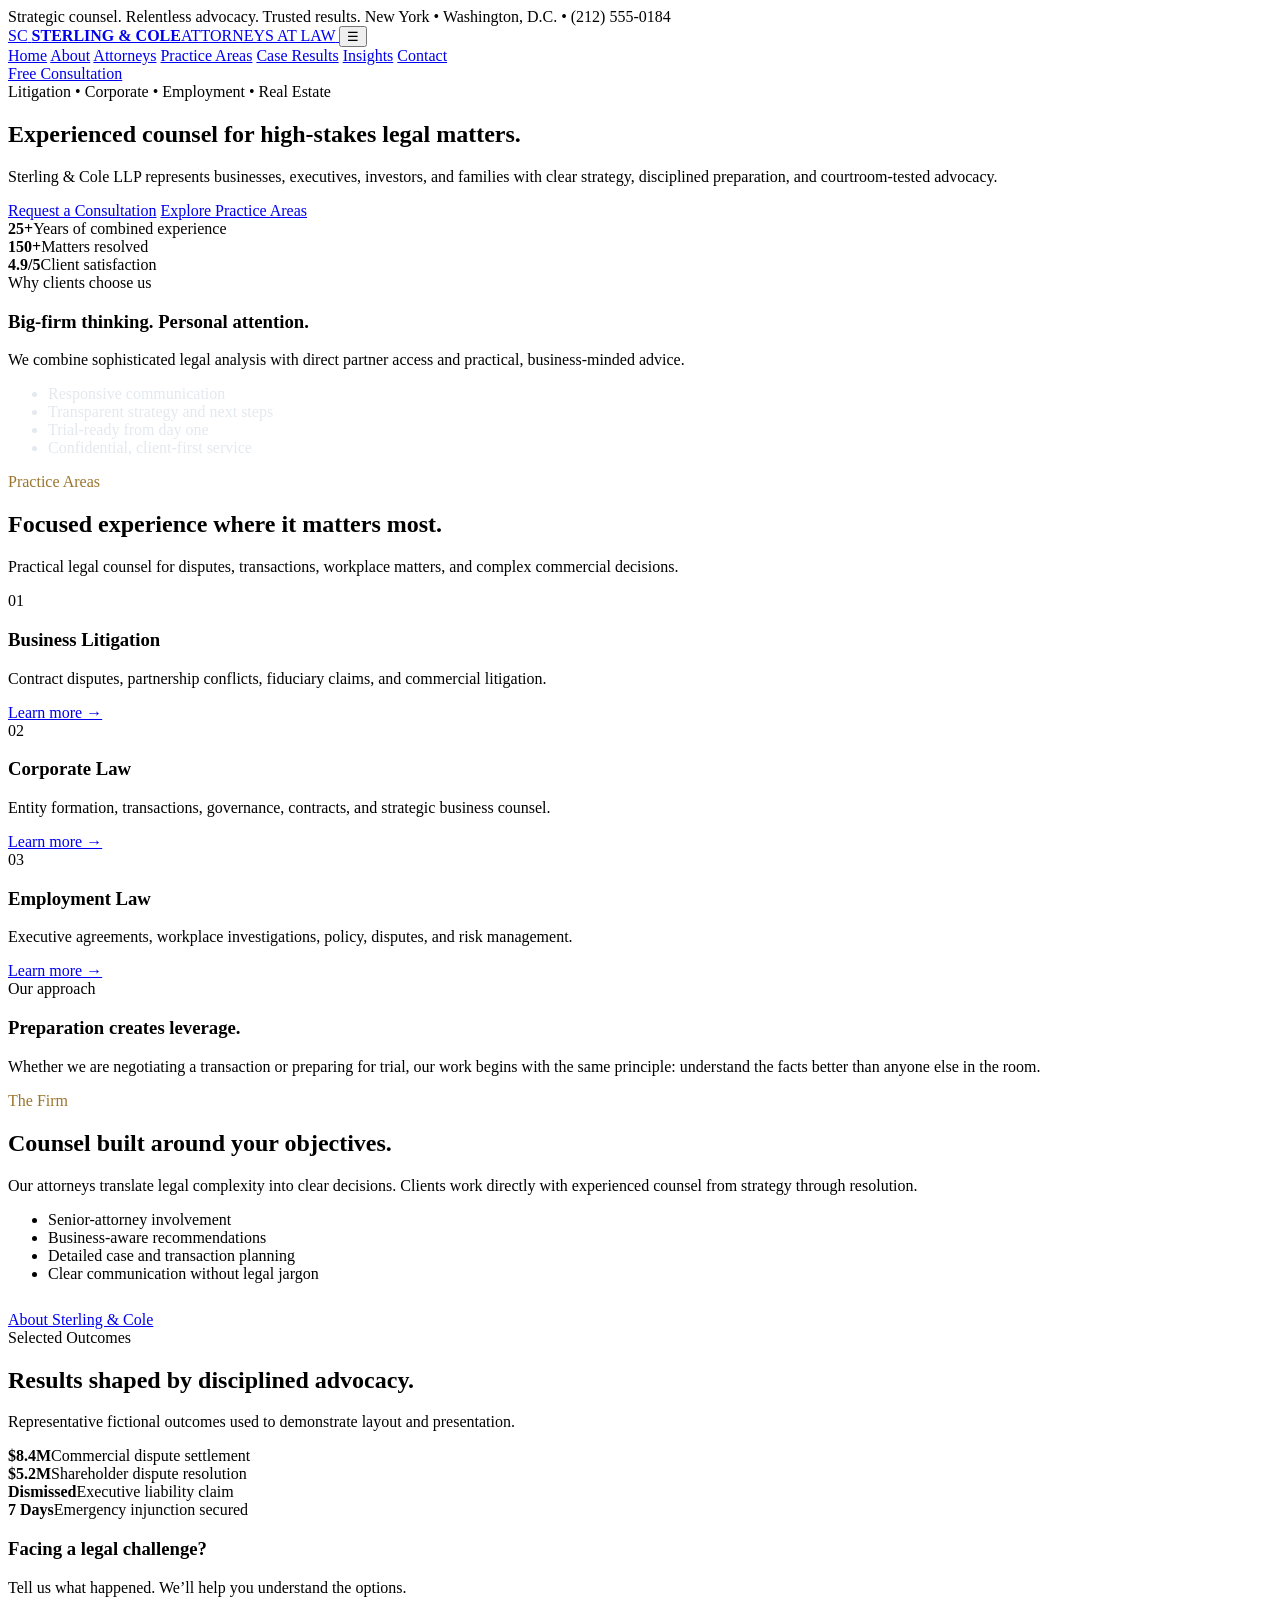
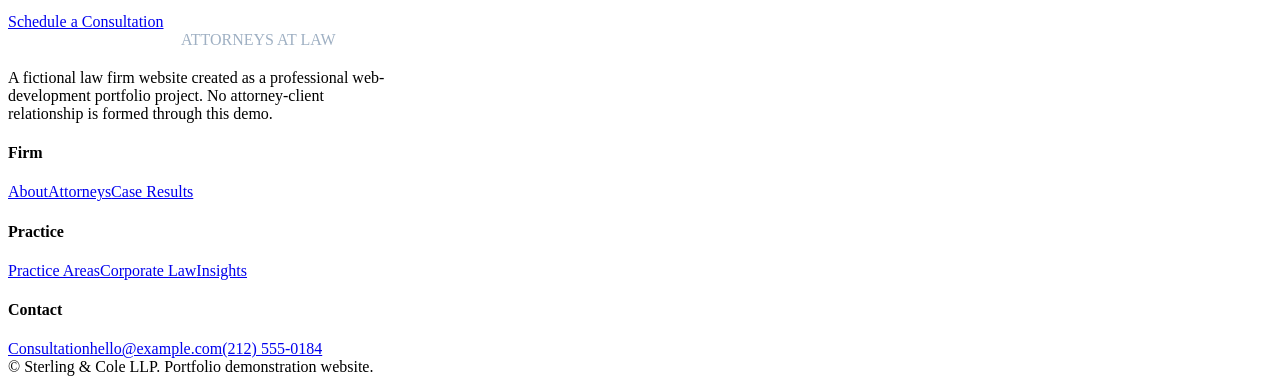
==== index.html @ fb7c3ca8 "Add files via upload" ====
<!DOCTYPE html>
<html lang="en">
<head>
<meta charset="UTF-8">
<meta name="viewport" content="width=device-width, initial-scale=1.0">
<title>Home | Sterling & Cole LLP</title>
<meta name="description" content="Sterling & Cole LLP fictional law firm portfolio website.">
<link rel="stylesheet" href="css/style.css">
</head>
<body>

<div class="topbar">
  <div class="container">
    <span>Strategic counsel. Relentless advocacy. Trusted results.</span>
    <span>New York • Washington, D.C. • (212) 555-0184</span>
  </div>
</div>
<header class="header">
  <div class="container nav">
    <a class="brand" href="index.html" aria-label="Sterling & Cole LLP home">
      <span class="brand-mark">SC</span>
      <span class="brand-text"><strong>STERLING & COLE</strong><span>ATTORNEYS AT LAW</span></span>
    </a>
    <button class="menu-toggle" aria-label="Open menu">☰</button>
    <nav class="nav-links">
      <a href="index.html">Home</a>
      <a href="about.html">About</a>
      <a href="attorneys.html">Attorneys</a>
      <a href="practice-areas.html">Practice Areas</a>
      <a href="case-results.html">Case Results</a>
      <a href="blog.html">Insights</a>
      <a href="contact.html">Contact</a>
    </nav>
    <div class="nav-actions"><a class="btn btn-primary" href="contact.html">Free Consultation</a></div>
  </div>
</header>


<main>
<section class="hero">
  <div class="container hero-grid">
    <div>
      <div class="eyebrow">Litigation • Corporate • Employment • Real Estate</div>
      <h1>Experienced counsel for high-stakes legal matters.</h1>
      <p>Sterling & Cole LLP represents businesses, executives, investors, and families with clear strategy, disciplined preparation, and courtroom-tested advocacy.</p>
      <div class="hero-actions">
        <a class="btn btn-primary" href="contact.html">Request a Consultation</a>
        <a class="btn btn-outline" href="practice-areas.html">Explore Practice Areas</a>
      </div>
      <div class="trust-row">
        <div class="trust-item"><strong>25+</strong><span>Years of combined experience</span></div>
        <div class="trust-item"><strong>150+</strong><span>Matters resolved</span></div>
        <div class="trust-item"><strong>4.9/5</strong><span>Client satisfaction</span></div>
      </div>
    </div>
    <aside class="hero-card">
      <div class="eyebrow">Why clients choose us</div>
      <h3>Big-firm thinking. Personal attention.</h3>
      <p>We combine sophisticated legal analysis with direct partner access and practical, business-minded advice.</p>
      <ul class="checks" style="color:#e3e9ef">
        <li>Responsive communication</li><li>Transparent strategy and next steps</li><li>Trial-ready from day one</li><li>Confidential, client-first service</li>
      </ul>
    </aside>
  </div>
</section>

<section class="section">
  <div class="container">
    <div class="section-heading"><div class="eyebrow" style="color:#9b752c">Practice Areas</div><h2>Focused experience where it matters most.</h2><p>Practical legal counsel for disputes, transactions, workplace matters, and complex commercial decisions.</p></div>
    <div class="grid-3">
      <article class="card"><div class="icon-badge">01</div><h3>Business Litigation</h3><p>Contract disputes, partnership conflicts, fiduciary claims, and commercial litigation.</p><a class="link-arrow" href="practice-areas.html">Learn more →</a></article>
      <article class="card"><div class="icon-badge">02</div><h3>Corporate Law</h3><p>Entity formation, transactions, governance, contracts, and strategic business counsel.</p><a class="link-arrow" href="corporate-law.html">Learn more →</a></article>
      <article class="card"><div class="icon-badge">03</div><h3>Employment Law</h3><p>Executive agreements, workplace investigations, policy, disputes, and risk management.</p><a class="link-arrow" href="practice-areas.html">Learn more →</a></article>
    </div>
  </div>
</section>

<section class="section section-soft">
  <div class="container split">
    <div class="feature-box">
      <div class="mini">Our approach</div><h3>Preparation creates leverage.</h3>
      <p>Whether we are negotiating a transaction or preparing for trial, our work begins with the same principle: understand the facts better than anyone else in the room.</p>
    </div>
    <div>
      <div class="section-heading"><div class="eyebrow" style="color:#9b752c">The Firm</div><h2>Counsel built around your objectives.</h2><p>Our attorneys translate legal complexity into clear decisions. Clients work directly with experienced counsel from strategy through resolution.</p></div>
      <ul class="checks"><li>Senior-attorney involvement</li><li>Business-aware recommendations</li><li>Detailed case and transaction planning</li><li>Clear communication without legal jargon</li></ul>
      <div style="margin-top:28px"><a class="btn btn-navy" href="about.html">About Sterling & Cole</a></div>
    </div>
  </div>
</section>

<section class="section section-dark">
  <div class="container">
    <div class="section-heading"><div class="eyebrow">Selected Outcomes</div><h2>Results shaped by disciplined advocacy.</h2><p>Representative fictional outcomes used to demonstrate layout and presentation.</p></div>
    <div class="stats">
      <div class="stat"><strong>$8.4M</strong><span>Commercial dispute settlement</span></div>
      <div class="stat"><strong>$5.2M</strong><span>Shareholder dispute resolution</span></div>
      <div class="stat"><strong>Dismissed</strong><span>Executive liability claim</span></div>
      <div class="stat"><strong>7 Days</strong><span>Emergency injunction secured</span></div>
    </div>
    <div class="cta"><div><h3>Facing a legal challenge?</h3><p>Tell us what happened. We’ll help you understand the options.</p></div><a class="btn btn-primary" href="contact.html">Schedule a Consultation</a></div>
  </div>
</section>
</main>


<footer class="footer">
  <div class="container">
    <div class="footer-grid">
      <div>
        <a class="brand" href="index.html" style="color:white">
          <span class="brand-mark">SC</span>
          <span class="brand-text"><strong>STERLING & COLE</strong><span style="color:#9fb0c3">ATTORNEYS AT LAW</span></span>
        </a>
        <p style="max-width:390px;margin-top:20px">A fictional law firm website created as a professional web-development portfolio project. No attorney-client relationship is formed through this demo.</p>
      </div>
      <div><h4>Firm</h4><a href="about.html">About</a><a href="attorneys.html">Attorneys</a><a href="case-results.html">Case Results</a></div>
      <div><h4>Practice</h4><a href="practice-areas.html">Practice Areas</a><a href="corporate-law.html">Corporate Law</a><a href="blog.html">Insights</a></div>
      <div><h4>Contact</h4><a href="contact.html">Consultation</a><a href="mailto:hello@example.com">hello@example.com</a><a href="tel:+12125550184">(212) 555-0184</a></div>
    </div>
    <div class="footer-bottom">© <span data-year></span> Sterling & Cole LLP. Portfolio demonstration website.</div>
  </div>
</footer>
<script src="js/main.js"></script>

</body>
</html>
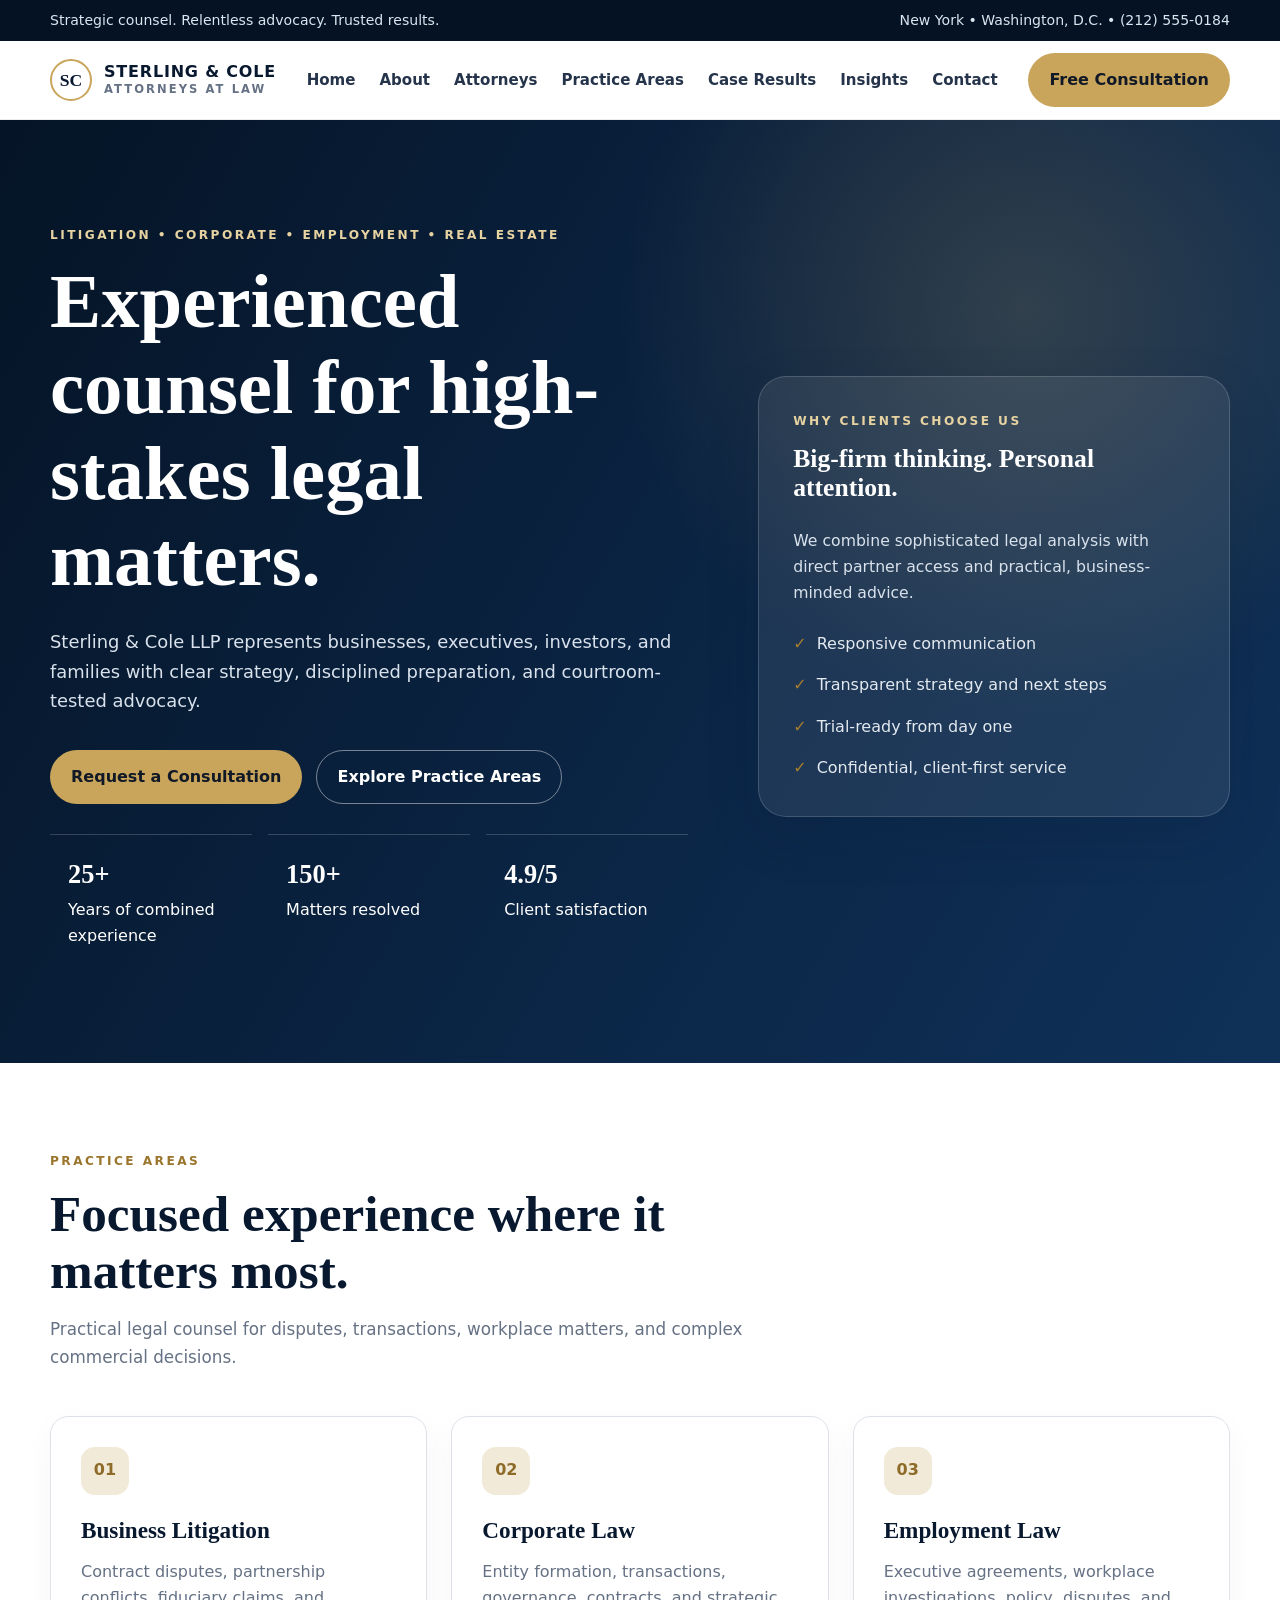
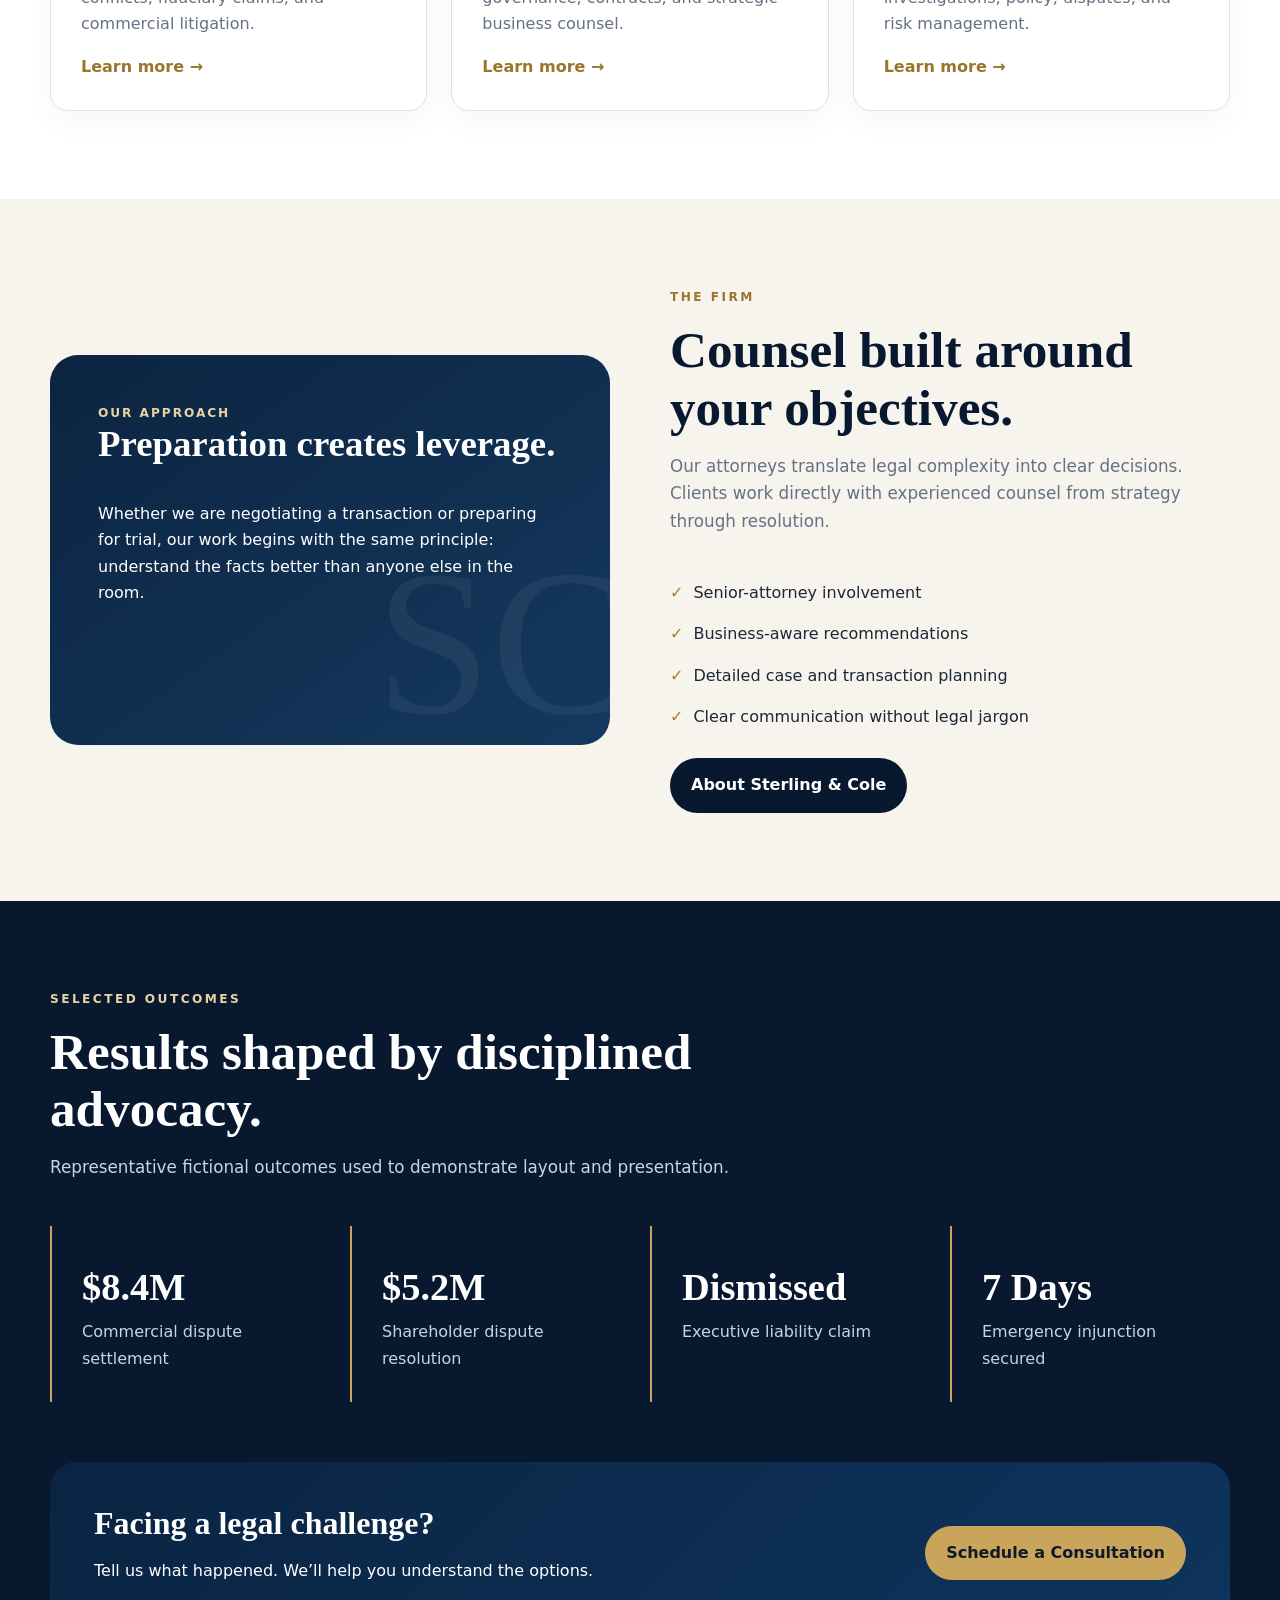
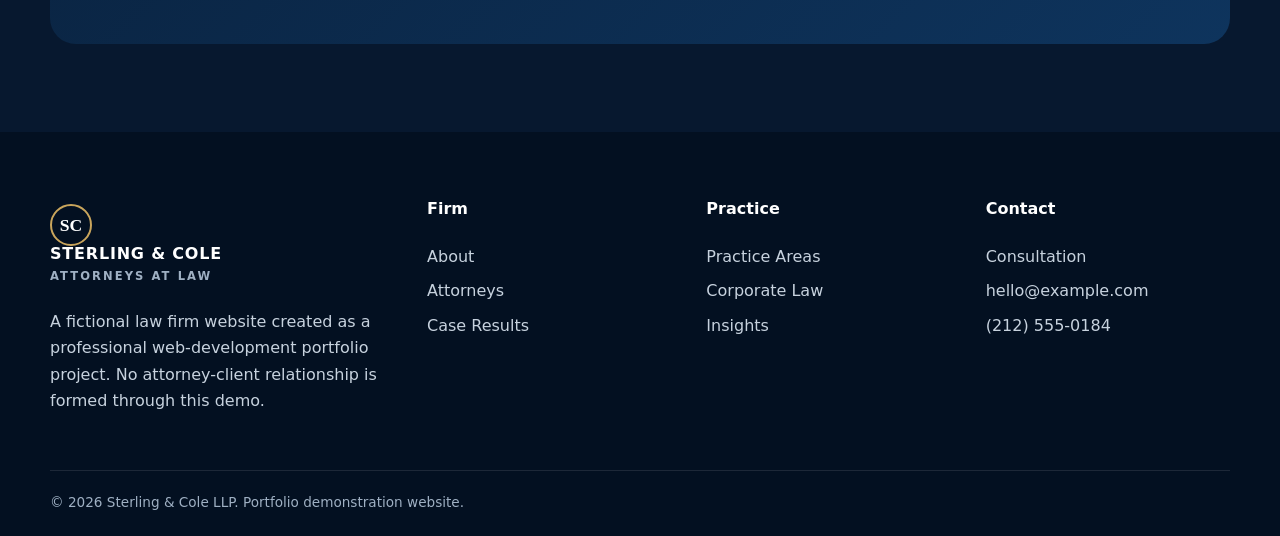
==== commit 1a97ecdf: "Update index.html" ====
--- a/index.html
+++ b/index.html
@@ -5,7 +5,7 @@
 <meta name="viewport" content="width=device-width, initial-scale=1.0">
 <title>Home | Sterling & Cole LLP</title>
 <meta name="description" content="Sterling & Cole LLP fictional law firm portfolio website.">
-<link rel="stylesheet" href="css/style.css">
+<link rel="stylesheet" href="style.css">
 </head>
 <body>
 
@@ -121,7 +121,7 @@
     <div class="footer-bottom">© <span data-year></span> Sterling & Cole LLP. Portfolio demonstration website.</div>
   </div>
 </footer>
-<script src="js/main.js"></script>
+<script src="main.js"></script>
 
 </body>
-</html>+</html>
--- a/style.css
+++ b/style.css
@@ -0,0 +1,216 @@
+
+:root{
+  --navy:#07182f;
+  --navy-2:#0d2747;
+  --gold:#c9a55c;
+  --gold-light:#e7d3a1;
+  --ivory:#f7f4ee;
+  --white:#ffffff;
+  --ink:#1c2735;
+  --muted:#657184;
+  --line:#dde2e8;
+  --shadow:0 20px 55px rgba(7,24,47,.12);
+  --radius:18px;
+  --container:1180px;
+}
+*{box-sizing:border-box}
+html{scroll-behavior:smooth}
+body{
+  margin:0;
+  font-family:Inter,system-ui,-apple-system,BlinkMacSystemFont,"Segoe UI",sans-serif;
+  color:var(--ink);
+  background:var(--white);
+  line-height:1.65;
+}
+img{max-width:100%;display:block}
+a{text-decoration:none;color:inherit}
+button,input,select,textarea{font:inherit}
+.container{width:min(var(--container),calc(100% - 40px));margin:auto}
+.topbar{
+  background:#041224;color:#dbe5ef;font-size:.88rem;padding:9px 0
+}
+.topbar .container{display:flex;justify-content:space-between;gap:20px;flex-wrap:wrap}
+.header{
+  position:sticky;top:0;z-index:20;background:rgba(255,255,255,.96);
+  backdrop-filter:blur(12px);border-bottom:1px solid rgba(7,24,47,.08)
+}
+.nav{height:78px;display:flex;align-items:center;justify-content:space-between;gap:24px}
+.brand{display:flex;align-items:center;gap:12px;font-weight:800;color:var(--navy)}
+.brand-mark{
+  width:42px;height:42px;border:2px solid var(--gold);border-radius:50%;
+  display:grid;place-items:center;font-family:Georgia,serif;font-size:1.1rem
+}
+.brand-text{line-height:1}
+.brand-text strong{display:block;letter-spacing:.05em}
+.brand-text span{font-size:.72rem;color:var(--muted);font-weight:600;letter-spacing:.18em}
+.nav-links{display:flex;align-items:center;gap:24px;font-size:.94rem;font-weight:650;color:#25344a}
+.nav-links a:hover,.nav-links a.active{color:#9b752c}
+.nav-actions{display:flex;align-items:center;gap:12px}
+.menu-toggle{display:none;background:none;border:0;font-size:1.6rem;color:var(--navy);cursor:pointer}
+.btn{
+  display:inline-flex;align-items:center;justify-content:center;gap:8px;
+  padding:13px 20px;border-radius:999px;border:1px solid transparent;
+  font-weight:750;transition:.2s ease;cursor:pointer
+}
+.btn-primary{background:var(--gold);color:#111927}
+.btn-primary:hover{transform:translateY(-2px);background:#d5b36c}
+.btn-outline{border-color:rgba(255,255,255,.45);color:#fff}
+.btn-outline:hover{background:#fff;color:var(--navy)}
+.btn-navy{background:var(--navy);color:#fff}
+.btn-navy:hover{background:var(--navy-2);transform:translateY(-2px)}
+.hero{
+  color:#fff;background:
+    radial-gradient(circle at 80% 20%, rgba(201,165,92,.2), transparent 32%),
+    linear-gradient(120deg,#051426 0%,#0b2647 60%,#0f3158 100%);
+  padding:105px 0 95px;overflow:hidden
+}
+.hero-grid{display:grid;grid-template-columns:1.15fr .85fr;gap:70px;align-items:center}
+.eyebrow{
+  color:var(--gold-light);text-transform:uppercase;letter-spacing:.2em;
+  font-weight:800;font-size:.76rem;margin-bottom:14px
+}
+h1,h2,h3{font-family:Georgia,"Times New Roman",serif;color:var(--navy);line-height:1.12;margin-top:0}
+.hero h1{color:#fff;font-size:clamp(3rem,6vw,5.5rem);max-width:820px;margin-bottom:24px}
+.hero p{color:#d9e2ec;font-size:1.12rem;max-width:680px}
+.hero-actions{display:flex;gap:14px;flex-wrap:wrap;margin-top:34px}
+.hero-card{
+  background:rgba(255,255,255,.08);border:1px solid rgba(255,255,255,.16);
+  border-radius:28px;padding:34px;box-shadow:var(--shadow)
+}
+.hero-card h3{color:#fff;font-size:1.6rem}
+.hero-card p{font-size:.98rem}
+.trust-row{display:grid;grid-template-columns:repeat(3,1fr);gap:16px;margin-top:30px}
+.trust-item{padding:18px;border-top:1px solid rgba(255,255,255,.18)}
+.trust-item strong{font-family:Georgia,serif;font-size:1.65rem;display:block}
+.section{padding:88px 0}
+.section-soft{background:var(--ivory)}
+.section-dark{background:var(--navy);color:#fff}
+.section-dark h2,.section-dark h3{color:#fff}
+.section-heading{max-width:760px;margin-bottom:44px}
+.section-heading h2{font-size:clamp(2.2rem,4vw,3.7rem);margin-bottom:14px}
+.section-heading p{color:var(--muted);font-size:1.05rem}
+.section-dark .section-heading p{color:#cad5e2}
+.grid-3{display:grid;grid-template-columns:repeat(3,1fr);gap:24px}
+.grid-2{display:grid;grid-template-columns:repeat(2,1fr);gap:28px}
+.card{
+  border:1px solid var(--line);border-radius:var(--radius);padding:30px;background:#fff;
+  box-shadow:0 10px 30px rgba(12,31,54,.04)
+}
+.card h3{font-size:1.45rem;margin-bottom:10px}
+.card p{color:var(--muted)}
+.icon-badge{
+  width:48px;height:48px;border-radius:14px;background:#f2ead8;color:#8e6b29;
+  display:grid;place-items:center;font-weight:900;margin-bottom:22px
+}
+.link-arrow{color:#9b752c;font-weight:800}
+.stats{display:grid;grid-template-columns:repeat(4,1fr);gap:20px}
+.stat{padding:30px;border-left:2px solid var(--gold)}
+.stat strong{display:block;font-family:Georgia,serif;font-size:2.4rem}
+.stat span{color:#c9d4e1}
+.split{display:grid;grid-template-columns:1fr 1fr;gap:60px;align-items:center}
+.feature-box{
+  min-height:390px;border-radius:28px;padding:48px;color:#fff;
+  background:linear-gradient(145deg,#0c2441,#14395e);
+  position:relative;overflow:hidden
+}
+.feature-box:after{
+  content:"SC";position:absolute;right:-20px;bottom:-70px;
+  font-family:Georgia,serif;font-size:13rem;color:rgba(255,255,255,.055)
+}
+.feature-box h3{color:#fff;font-size:2.3rem}
+.feature-box .mini{color:var(--gold-light);text-transform:uppercase;letter-spacing:.16em;font-size:.76rem;font-weight:800}
+.checks{display:grid;gap:15px;margin:25px 0 0;padding:0;list-style:none}
+.checks li{display:flex;gap:10px}
+.checks li:before{content:"✓";color:#a77d2e;font-weight:900}
+.page-hero{
+  background:linear-gradient(120deg,#061528,#0c2c50);padding:82px 0;color:#fff
+}
+.page-hero h1{color:#fff;font-size:clamp(2.8rem,5vw,4.8rem);margin-bottom:14px}
+.page-hero p{color:#d5deea;max-width:760px}
+.breadcrumbs{font-size:.88rem;color:#aebfd1;margin-bottom:18px}
+.team-card{padding:0;overflow:hidden}
+.team-photo{
+  height:270px;background:
+  linear-gradient(145deg,rgba(201,165,92,.24),rgba(7,24,47,.08)),
+  linear-gradient(135deg,#d7dbe0,#f7f8fa);
+  display:flex;align-items:flex-end;padding:25px
+}
+.team-initials{
+  width:82px;height:82px;border-radius:50%;background:var(--navy);color:#fff;
+  display:grid;place-items:center;font-family:Georgia,serif;font-size:1.8rem;border:3px solid var(--gold)
+}
+.team-card .content{padding:26px}
+.tag{
+  display:inline-flex;border:1px solid #d8c28f;border-radius:999px;padding:6px 10px;
+  color:#886720;font-weight:700;font-size:.77rem;margin:4px 5px 0 0
+}
+.case{
+  border-top:1px solid var(--line);padding:26px 0;display:grid;
+  grid-template-columns:150px 1fr auto;gap:22px;align-items:start
+}
+.case .amount{font-family:Georgia,serif;font-size:1.7rem;color:#9b752c}
+.case small{color:var(--muted)}
+.blog-card{padding:0;overflow:hidden}
+.blog-cover{
+  height:210px;background:linear-gradient(135deg,#0b2341,#1a4a79);padding:24px;
+  display:flex;align-items:flex-end;color:#fff
+}
+.blog-card .content{padding:26px}
+.blog-meta{color:#9b752c;font-weight:800;font-size:.78rem;text-transform:uppercase;letter-spacing:.08em}
+.form-wrap{
+  display:grid;grid-template-columns:.8fr 1.2fr;gap:42px;align-items:start
+}
+.form{
+  background:#fff;border:1px solid var(--line);border-radius:24px;padding:34px;box-shadow:var(--shadow)
+}
+.form-grid{display:grid;grid-template-columns:1fr 1fr;gap:18px}
+.field{display:grid;gap:7px}
+.field.full{grid-column:1/-1}
+label{font-weight:750;font-size:.9rem;color:#31425a}
+input,select,textarea{
+  width:100%;border:1px solid #cfd7e1;border-radius:12px;padding:13px 14px;background:#fff;color:var(--ink)
+}
+input:focus,select:focus,textarea:focus{outline:2px solid rgba(201,165,92,.3);border-color:#b58b3d}
+textarea{min-height:140px;resize:vertical}
+.form-note{font-size:.82rem;color:var(--muted)}
+.alert{display:none;padding:12px 14px;border-radius:10px;margin-top:14px;background:#eaf6ed;color:#235a2f}
+.cta{
+  margin-top:60px;padding:44px;border-radius:26px;background:linear-gradient(135deg,#0a2442,#0e345d);
+  color:#fff;display:flex;justify-content:space-between;gap:30px;align-items:center
+}
+.cta h3{color:#fff;font-size:2rem;margin-bottom:8px}
+.footer{background:#031021;color:#c7d2de;padding:64px 0 22px}
+.footer-grid{display:grid;grid-template-columns:1.4fr 1fr 1fr 1fr;gap:35px}
+.footer h4{color:#fff;margin-top:0}
+.footer a{display:block;margin:8px 0;color:#c7d2de}
+.footer a:hover{color:var(--gold-light)}
+.footer-bottom{border-top:1px solid rgba(255,255,255,.1);margin-top:40px;padding-top:20px;font-size:.85rem;color:#9fb0c3}
+.quote{
+  border-left:3px solid var(--gold);padding:8px 0 8px 22px;font-family:Georgia,serif;
+  font-size:1.45rem;color:#27364a
+}
+.table{width:100%;border-collapse:collapse}
+.table th,.table td{padding:16px;border-bottom:1px solid var(--line);text-align:left}
+.table th{color:var(--navy)}
+@media(max-width:980px){
+  .nav-links{
+    display:none;position:absolute;left:20px;right:20px;top:84px;background:#fff;padding:22px;
+    border-radius:18px;box-shadow:var(--shadow);flex-direction:column;align-items:flex-start
+  }
+  .nav-links.open{display:flex}
+  .menu-toggle{display:block}
+  .nav-actions .btn{display:none}
+  .hero-grid,.split,.form-wrap,.footer-grid{grid-template-columns:1fr}
+  .grid-3{grid-template-columns:repeat(2,1fr)}
+  .stats{grid-template-columns:repeat(2,1fr)}
+}
+@media(max-width:680px){
+  .container{width:min(100% - 28px,var(--container))}
+  .hero{padding:75px 0}
+  .grid-3,.grid-2,.form-grid,.stats,.trust-row{grid-template-columns:1fr}
+  .section{padding:68px 0}
+  .case{grid-template-columns:1fr}
+  .cta{flex-direction:column;align-items:flex-start}
+  .topbar .container{display:block}
+  .topbar .container span:last-child{display:none}
+}
